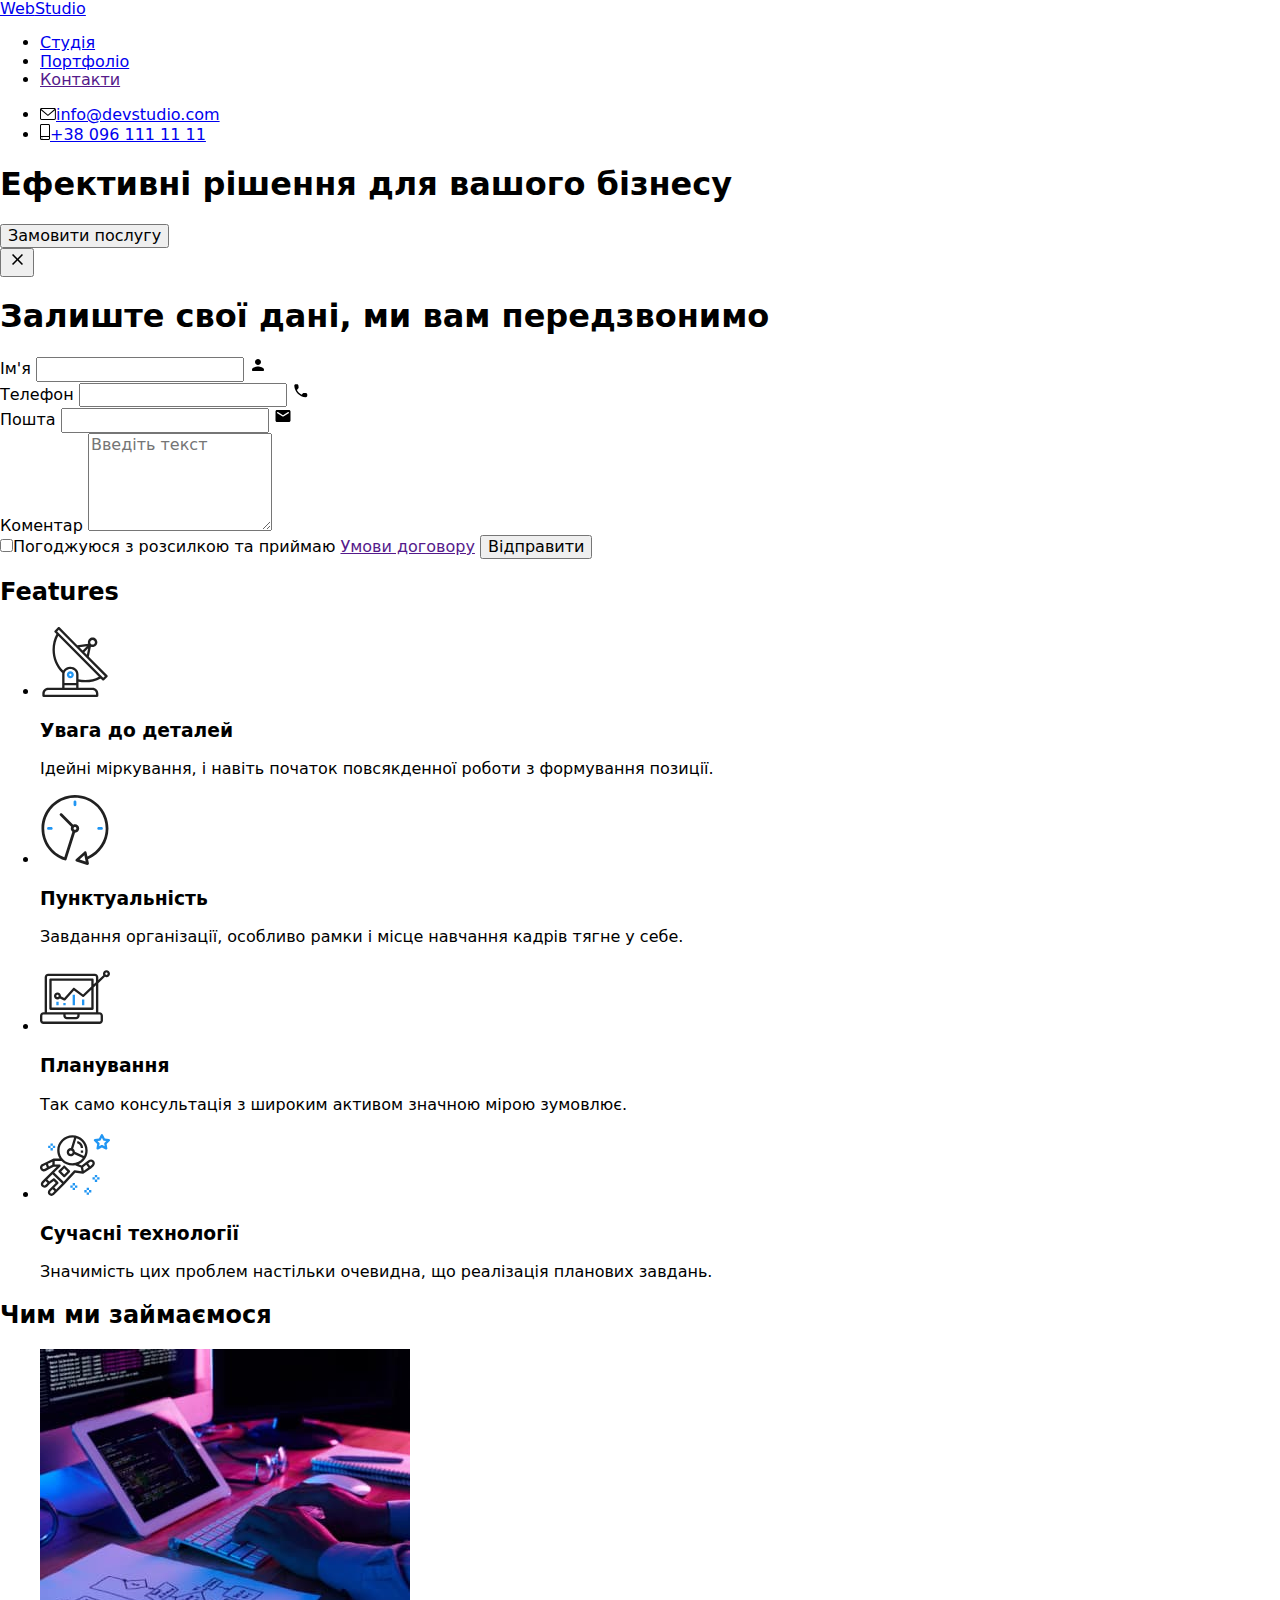
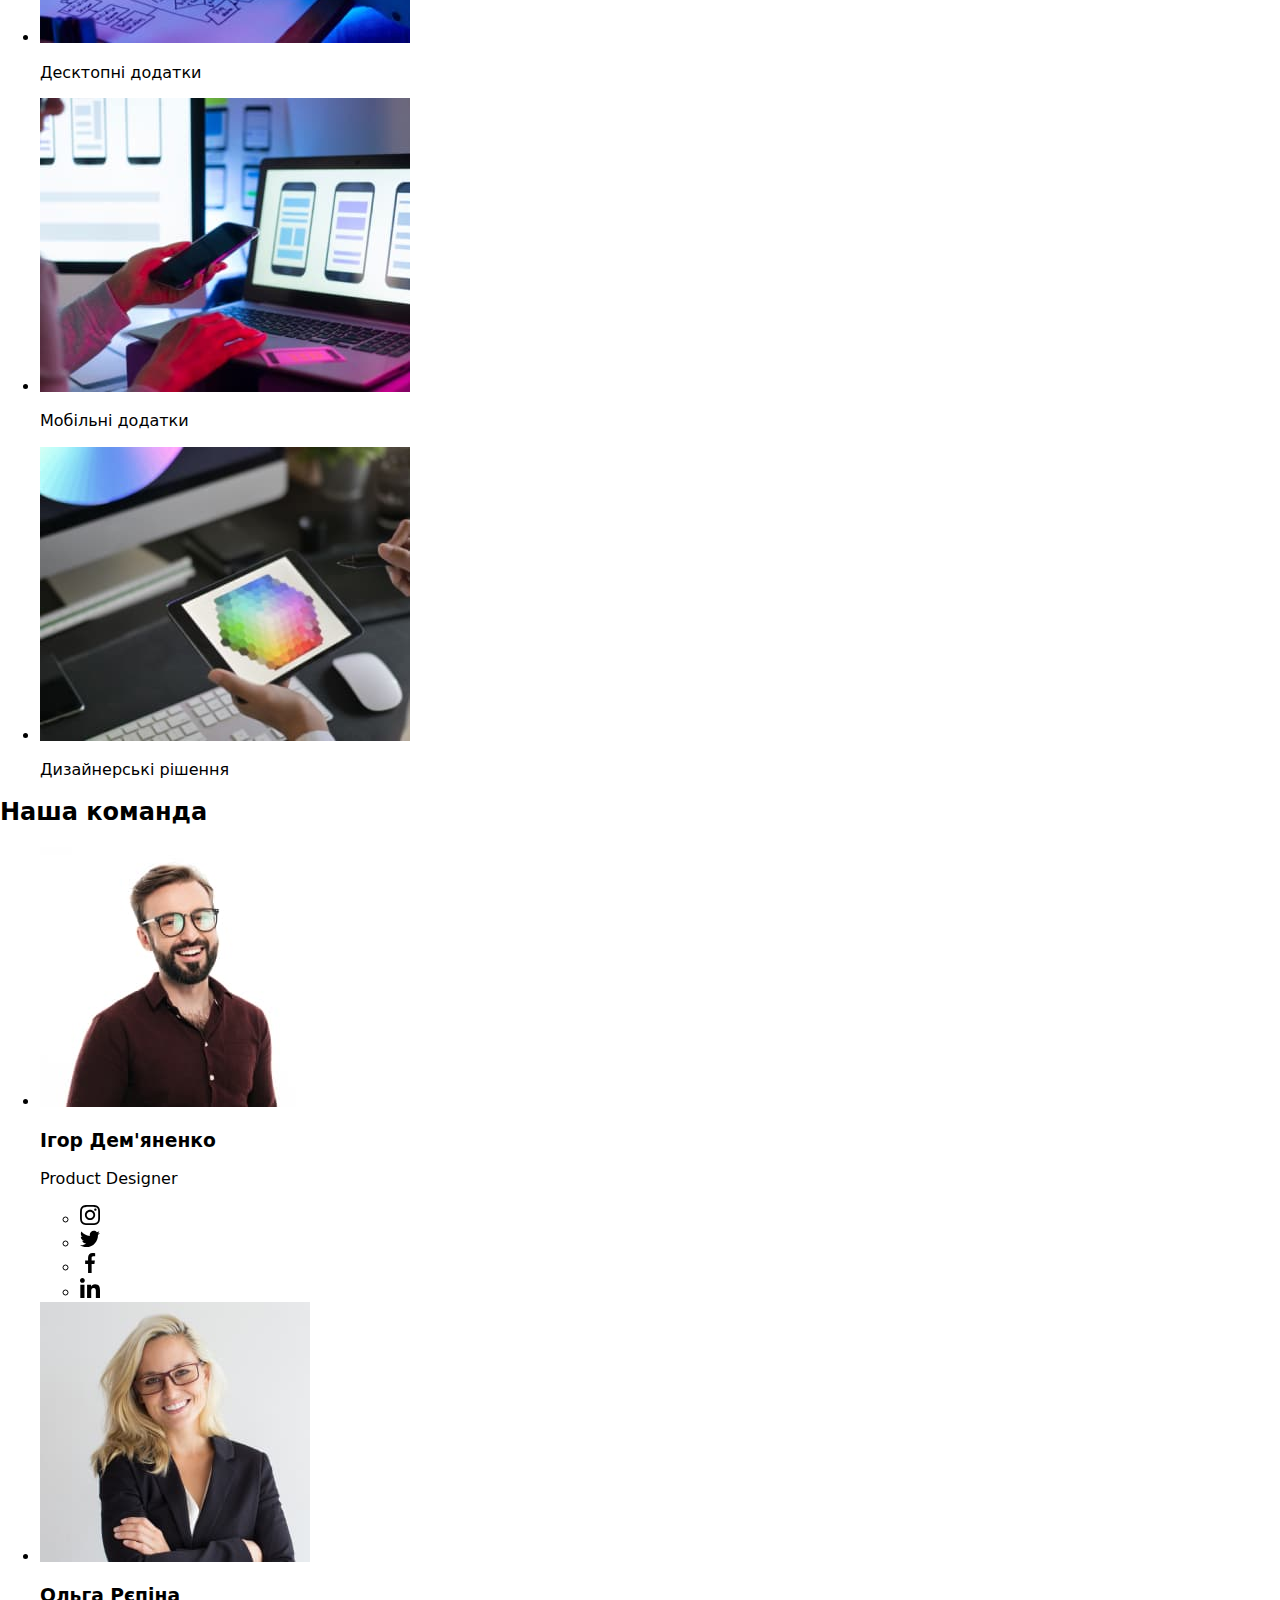
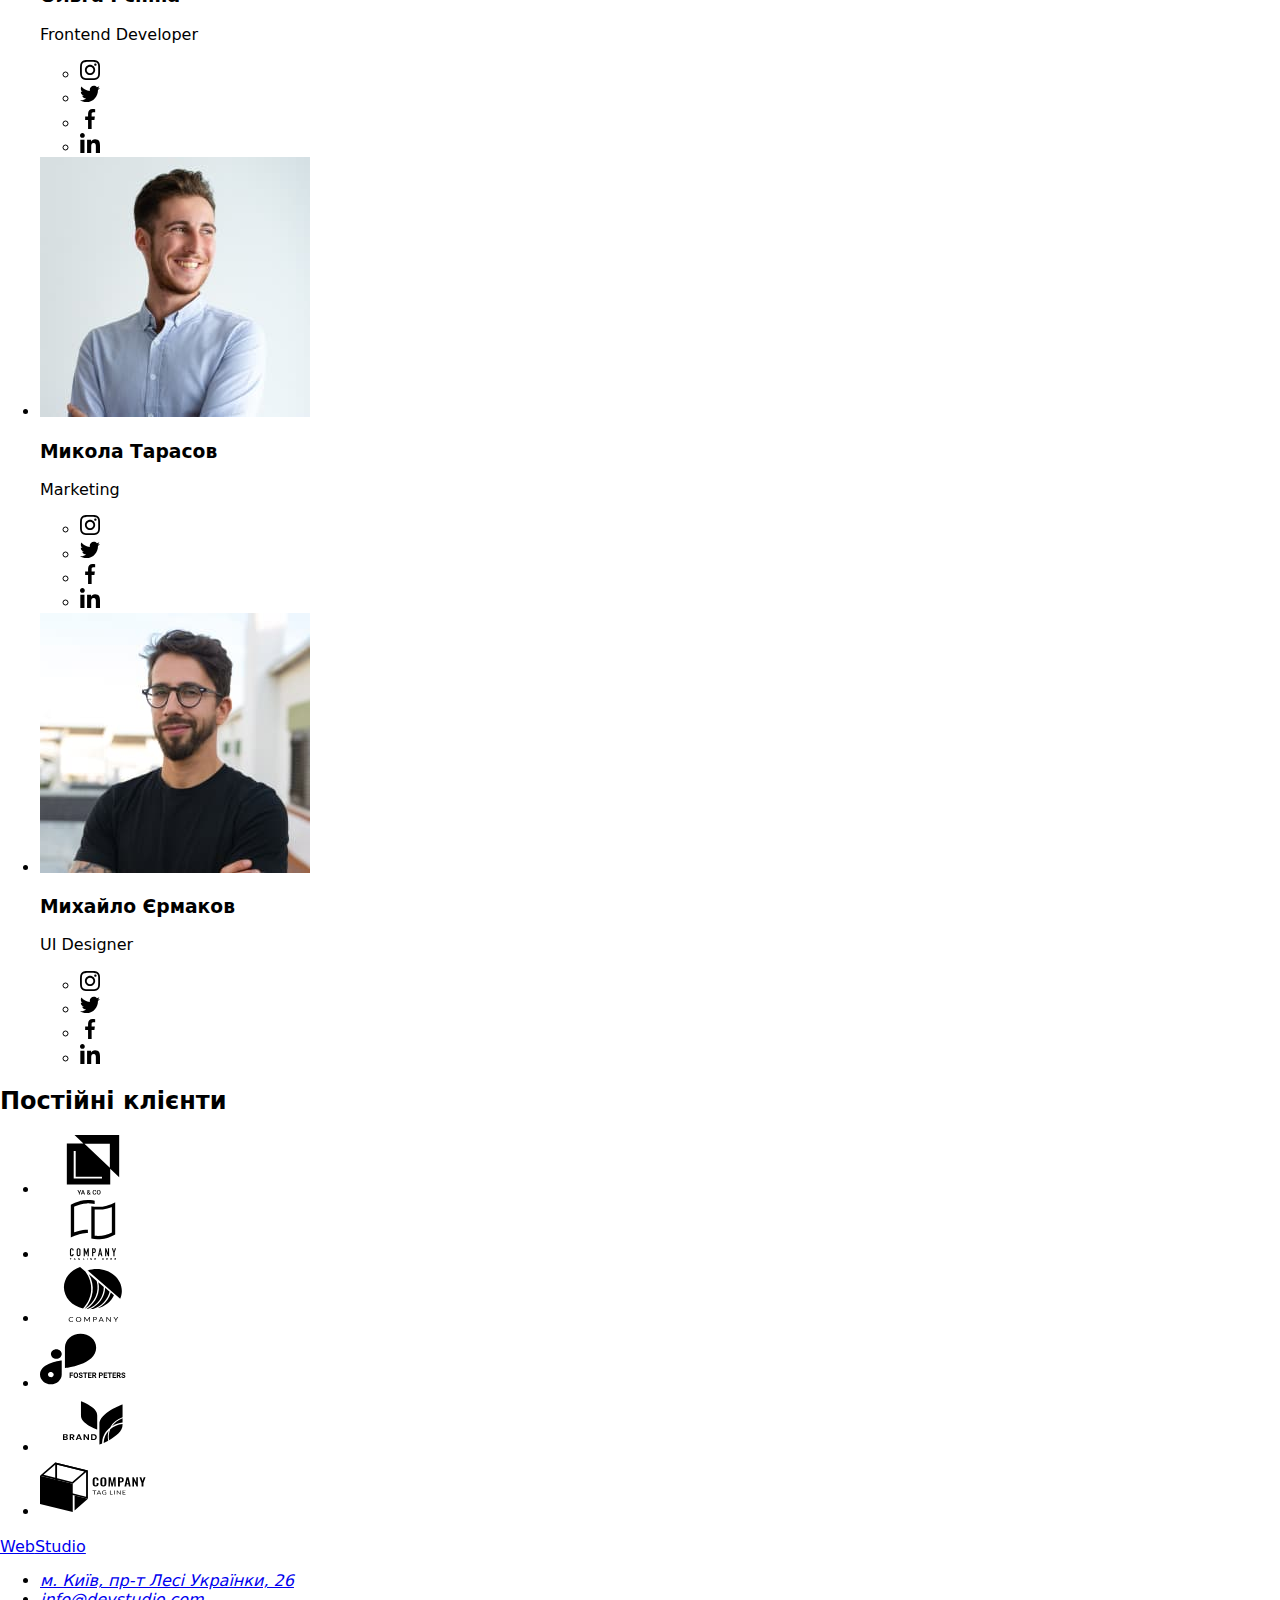
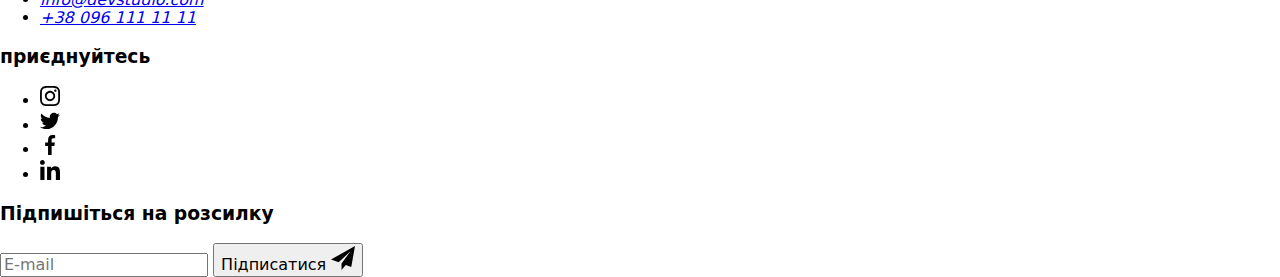
==== index.html @ 69e4c3b9 "adds html codes" ====
<!DOCTYPE html>
<html lang="uk">

<head>
  <meta charset="UTF-8" />
  <meta http-equiv="X-UA-Compatible" content="IE=edge" />
  <meta name="viewport" content="width=device-width, initial-scale=1.0" />
  <title lang="en">Web Studio (Version 2.1)</title>
  <link href="https://fonts.googleapis.com/css2?family=Raleway:wght@700&family=Roboto:wght@400;500;700;900&display=swap"
    rel="stylesheet" />
  <link rel="stylesheet"
    href="https://cdnjs.cloudflare.com/ajax/libs/modern-normalize/1.1.0/modern-normalize.min.css" />
  <link rel="stylesheet" href="css/styles.css" />
</head>

<body>
  <header class="page-header">
    <div class="container main-nav">
      <a lang="en" href="./index.html" class="logo"><span class="logo-zone">Web</span>Studio</a>
      <nav class="menu-link">
        <ul class="site-nav list">
          <li class="item">
            <a href="./index.html" class="link current">Студія</a>
          </li>
          <li class="item">
            <a href="./portfolio.html" class="link">Портфоліо</a>
          </li>
          <li class="item"><a href="" class="link">Контакти</a></li>
        </ul>
      </nav>
      <ul class="site-contacts list">
        <li class="item">
          <a href="mailto:info@devstudio.com" class="link"><svg class="icon-mail" width="16" height="12">
              <use href="./images/sprint-icons.svg#icon-icon-mail">
              </use>
            </svg>info@devstudio.com</a>
        </li>
        <li class="item">
          <a href="tel:+380961111111" class="link"><svg class="icon-phone" width="10" height="16">
              <use href="./images/sprint-icons.svg#icon-smartphone">
              </use>
            </svg>+38 096 111 11 11</a>
        </li>
      </ul>
    </div>
  </header>
  <main>
    <section class="hero">
      <div class="container">
        <h1 class="hero-title">Ефективні рішення для вашого бізнесу</h1>
        <button data-modal-open type="button" class="btn button primary">Замовити послугу</button>
        <div data-modal class="backdrop is-hidden">
          <div class="modal">
            <button data-modal-close class="btn-close">
              <svg class="icon-clsbtn" width="18" height="18">
                <use href="./images/sprint-icons.svg#icon-close-btn">
                </use>
              </svg>
            </button>
            <div class="form-feedback">
              <form class="form">
           <h1 class="modal-title">Залиште свої дані, ми вам передзвонимо</h1>
              <div class="form-field">
               <label for="name">Ім'я</label>
                <input class="form-input" type="text" name="name" placeholder=" " id="name"/>
             <svg class="icon-black" width="18" height="18">
                <use href="./images/sprint-icons.svg#icon-person-black-18dp">
                </use>
              </svg> 
              </div>
           <div class="form-field">
            <label class="form-label"  for="tel">Телефон</label>
            <input class="form-input" type="tel" name="tel" placeholder=" " id="tel"/>
           <svg class="icon-black" width="18" height="18">
              <use href="./images/sprint-icons.svg#icon-phone-black-18dp">
              </use>
            </svg>
           </div>
           <div class="form-field">
            <label for="mail">Пошта</label>
            <input class="form-input" type="email" name="mail"  placeholder=" " id="mail"/>
           <svg class="icon-black" width="18" height="18">
              <use href="./images/sprint-icons.svg#icon-email-black-18dp">
              </use>
            </svg> 
           </div>
           <div class="form-field">
            <label for="comment">Коментар</label>
            <textarea class="form-comment" type="comment" name="comment" rows="5" placeholder="Введіть текст" id="comment"/></textarea>
           </div>

            <label class="form-policy">
            <input class="input-checkbox visually-hidden" type="checkbox" name="policy"/>Погоджуюся з розсилкою та приймаю <a class="policy-link" href="">Умови договору</a>
              <span class="check-box"></span>
          </label>
         
           <button class="button primary" type="submit">Відправити</button>
         </form> 
            </div>
          </div>
        </div>

      </div>
    </section>
    <section class="section">
      <div class="container">

        <h2 class="visually-hidden">Features</h2>
        <ul class="features list">
          <li class="item">
           <div class="icon">
             <svg class="icon-antenna" width="70" height="70">
              <use href="./images/sprint-icons.svg#icon-antenna">
              </use>
            </svg>
           </div>
            <h3 class="feature-title">Увага до деталей</h3>
            <p class="feature-text">
              Ідейні міркування, і навіть початок повсякденної роботи з формування позиції.
            </p>
          </li>
          <li class="item">
            <div class="icon">
             <svg class="icon-clock" width="70" height="70">
              <use href="./images/sprint-icons.svg#icon-clock">
              </use>
            </svg>
           </div>
            <h3 class="feature-title">Пунктуальність</h3>
            <p class="feature-text">
              Завдання організації, особливо рамки і місце навчання кадрів тягне у себе.
            </p>
          </li>
          <li class="item">
           <div class="icon">
             <svg class="icon-diagram" width="70" height="70">
              <use href="./images/sprint-icons.svg#icon-diagram">
              </use>
            </svg>
           </div>
            <h3 class="feature-title">Планування</h3>
            <p class="feature-text">
              Так само консультація з широким активом значною мірою зумовлює.
            </p>
          </li>
          <li class="item">
           <div class="icon">
             <svg class="icon-astronaut" width="70" height="70">
              <use href="./images/sprint-icons.svg#icon-astronaut">
              </use>
            </svg>
           </div>
            <h3 class="feature-title">Сучасні технології</h3>
            <p class="feature-text">
              Значимість цих проблем настільки очевидна, що реалізація планових завдань.
            </p>
          </li>
        </ul>
      </div>
    </section>
    <section class="section work">
      <div class="container">
        <h2 class="work-title">Чим ми займаємося</h2>
        <ul class="work-img list">
          <li class="item overlay"><img src="./images/img.jpg" alt="продукт1" width="370" />
              <p class="bg-thumb">Десктопні додатки</p>
          </li>
          <li class="item overlay"><img src="./images/img1.jpg" alt="продукт2" width="370" />
              <p class="bg-thumb">Мобільні додатки</p>

          </li>
          <li class="item overlay"><img src="./images/img2.jpg" alt="продукт3" width="370" />
              <p class="bg-thumb">Дизайнерські рішення</p>
          </li>
        </ul>
      </div>
    </section>
    <section class="team section">
      <div class="team container">
        <h2 class="team-title">Наша команда</h2>

        <ul class="team-container list">
          <li class="team-card">
            <img src="./images/img3.jpg" alt="фото1" width="270" />
            <div class="team-content">
              <h3 class="user-img">Ігор Дем'яненко</h3>
              <p lang="en" class="job-title">Product Designer</p>
              <ul class="social list">
                <li class="social item">
                  <a class="social link" href="">
                    <svg class="icons" width="20" height="20">
                      <use href="./images/sprint-icons.svg#icon-instagram">
                      </use>
                    </svg>
                  </a>
                </li>
                <li class="social item">
                  <a class="social link" href="">
                    <svg class="icons" width="20" height="20">
                      <use href="./images/sprint-icons.svg#icon-twitter">
                      </use>
                    </svg>
                  </a>
                </li>
                <li class="social item">
                  <a class="social link" href="">
                    <svg class="icons" width="20" height="20">
                      <use href="./images/sprint-icons.svg#icon-facebook">
                      </use>
                    </svg>
                  </a>
                </li>
                <li class="social item">
                  <a class="social link" href="">
                    <svg class="icons" width="20" height="20">
                      <use href="./images/sprint-icons.svg#icon-linkedin">
                      </use>
                    </svg>
                  </a>
                </li>
              </ul>
            </div>
          </li>

          <li class="team-card">
            <img src="./images/img4.jpg" alt="фото2" width="270" />
            <div class="team-content">
              <h3 class="user-img">Ольга Рєпіна</h3>
              <p lang="en" class="job-title">Frontend Developer</p>
              <ul class="social list">
                <li class="social item">
                  <a class="social link" href="">
                    <svg class="icons" width="20" height="20">
                      <use href="./images/sprint-icons.svg#icon-instagram">
                      </use>
                    </svg>
                  </a>
                </li>
                <li class="social item">
                  <a class="social link" href="">
                    <svg class="icons" width="20" height="20">
                      <use href="./images/sprint-icons.svg#icon-twitter">
                      </use>
                    </svg>
                  </a>
                </li>
                <li class="social item">
                  <a class="social link" href="">
                    <svg class="icons" width="20" height="20">
                      <use href="./images/sprint-icons.svg#icon-facebook">
                      </use>
                    </svg>
                  </a>
                </li>
                <li class="social item">
                  <a class="social link" href="">
                    <svg class="icons" width="20" height="20">
                      <use href="./images/sprint-icons.svg#icon-linkedin">
                      </use>
                    </svg>
                  </a>
                </li>
              </ul>
            </div>
          </li>

          <li class="team-card">
            <img src="./images/img5.jpg" alt="фото3" width="270" />
            <div class="team-content">
              <h3 class="user-img">Микола Тарасов</h3>
              <p lang="en" class="job-title">Marketing</p>
              <ul class="social list">
                <li class="social item">
                  <a class="social link" href="">
                    <svg class="icons" width="20" height="20">
                      <use href="./images/sprint-icons.svg#icon-instagram">
                      </use>
                    </svg>
                  </a>
                </li>
                <li class="social item">
                  <a class="social link" href="">
                    <svg class="icons" width="20" height="20">
                      <use href="./images/sprint-icons.svg#icon-twitter">
                      </use>
                    </svg>
                  </a>
                </li>
                <li class="social item">
                  <a class="social link" href="">
                    <svg class="icons" width="20" height="20">
                      <use href="./images/sprint-icons.svg#icon-facebook">
                      </use>
                    </svg>
                  </a>
                </li>
                <li class="social item">
                  <a class="social link" href="">
                    <svg class="icons" width="20" height="20">
                      <use href="./images/sprint-icons.svg#icon-linkedin">
                      </use>
                    </svg>
                  </a>
                </li>
              </ul>
            </div>
          </li>

          <li class="team-card">
            <img src="./images/img6.jpg" alt="фото4" width="270" />
            <div class="team-content">
              <h3 class="user-img">Михайло Єрмаков</h3>
              <p lang="en" class="job-title">UI Designer</p>
              <ul class="social list">
                <li class="social item">
                  <a class="social link" href="">
                    <svg class="icons bg letter" width="20" height="20">
                      <use href="./images/sprint-icons.svg#icon-instagram">
                      </use>
                    </svg>
                  </a>
                </li>
                <li class="social item">
                  <a class="social link" href="">
                    <svg class="icons" width="20" height="20">
                      <use href="./images/sprint-icons.svg#icon-twitter">
                      </use>
                    </svg>
                  </a>
                </li>
                <li class="social item">
                  <a class="social link" href="">
                    <svg class="icons" width="20" height="20">
                      <use href="./images/sprint-icons.svg#icon-facebook">
                      </use>
                    </svg>
                  </a>
                </li>
                <li class="social item">
                  <a class="social link" href="">
                    <svg class="icons" width="20" height="20">
                      <use href="./images/sprint-icons.svg#icon-linkedin">
                      </use>
                    </svg>
                  </a>
                </li>
              </ul>
            </div>
          </li>
        </ul>
      </div>
    </section>

    <section class="section">
      <div class="team container">
        <h2 class="team-title">Постійні клієнти</h2>
        <ul class="clients list">
          <li class="item">
            <a class="client link" href="">
              <svg width="106" height="60" class="icon-client">
                <use href="./images/sprint-icons.svg#icon-logo1">
                </use>
              </svg>
            </a>
          </li>
          <li class="item">
            <a class="client link" href="">
              <svg width="106" height="60" class="icon-client">
                <use href="./images/sprint-icons.svg#icon-logo2">
                </use>
              </svg>
            </a>
          </li>
          </li>
          <li class="item">
            <a class="client link" href="">
              <svg width="106" height="60" class="icon-client">
                <use href="./images/sprint-icons.svg#icon-logo3">
                </use>
              </svg>
            </a>
          </li>
          </li>
          <li class="item">
            <a class="client link" href="">
              <svg width="106" height="60" class="icon-client">
                <use href="./images/sprint-icons.svg#icon-logo4">
                </use>
              </svg>
            </a>
          </li>
          </li>
          <li class="item">
            <a class="client link" href="">
              <svg width="106" height="60" class="icon-client">
                <use href="./images/sprint-icons.svg#icon-logo5">
                </use>
              </svg>
            </a>
          </li>
          </li>
          <li class="item">
            <a class="client link" href="">
              <svg width="106" height="60" class="icon-client">
                <use href="./images/sprint-icons.svg#icon-logo6">
                </use>
              </svg>
            </a>
          </li>
        </ul>
      </div>
    </section>
  </main>
  <footer class="footer">
    <div class="container">
      <div class="address-data">
            <a lang="en" href="./index.html" class="logo"><span class="logo-zone">Web</span>Studio</a>
      <address>
        <ul class="site-contact link list">
          <li class="contact-link list">
            <a href="https://g.page/ak-lesi?share" target="_blank" rel="noopener noreferrer nofollow"
              class="link-address link">
              м. Київ, пр-т Лесі Українки, 26</a>
          </li>
          <li class="contact-link">
            <a href="mailto:info@devstudio.com" class="link-contact link">info@devstudio.com</a>
          </li>
          <li class="link">
            <a href="tel:+380961111111" class="link-contact link">+38 096 111 11 11</a>
          </li>
        </ul>
      </address>
      </div>
          <div class="links">
      <h3 class="links-title">приєднуйтесь</h3>
      <ul class="social list">
        <li class="social item">
          <a class="social link" href="">
            <svg class="icons" width="20" height="20">
              <use href="./images/sprint-icons.svg#icon-instagram">
              </use>
            </svg>
          </a>
        </li>
        <li class="social item">
          <a class="social link" href="">
            <svg class="icons" width="20" height="20">
              <use href="./images/sprint-icons.svg#icon-twitter">
              </use>
            </svg>
          </a>
        </li>
        <li class="social item">
          <a class="social link" href="">
            <svg class="icons" width="20" height="20">
              <use href="./images/sprint-icons.svg#icon-facebook">
              </use>
            </svg>
          </a>
        </li>
        <li class="social item">
          <a class="social link" href="">
            <svg class="icons" width="20" height="20">
              <use href="./images/sprint-icons.svg#icon-linkedin">
              </use>
            </svg>
          </a>
        </li>
      </ul>
    </div>
    <div class="subscribe-menu">
      <h3 class="subscribe-title">Підпишіться на розсилку</h3>
      <form class="subscribe">
        <lable>
          <input class="subscribe-email" type="text" name="email" placeholder="E-mail"/>
        </lable>

          <button class="button primary btn subscribe" type="submit">Підписатися <svg class="icon-send" width="24" height="24">
            <use  href="./images/sprint-icons.svg#icon-send">
            </use>
            </svg>
          </button>
      </form>
    </div>
    </div>

  </footer>
  <script src="./js/modal.js"></script>
</body>

</html>
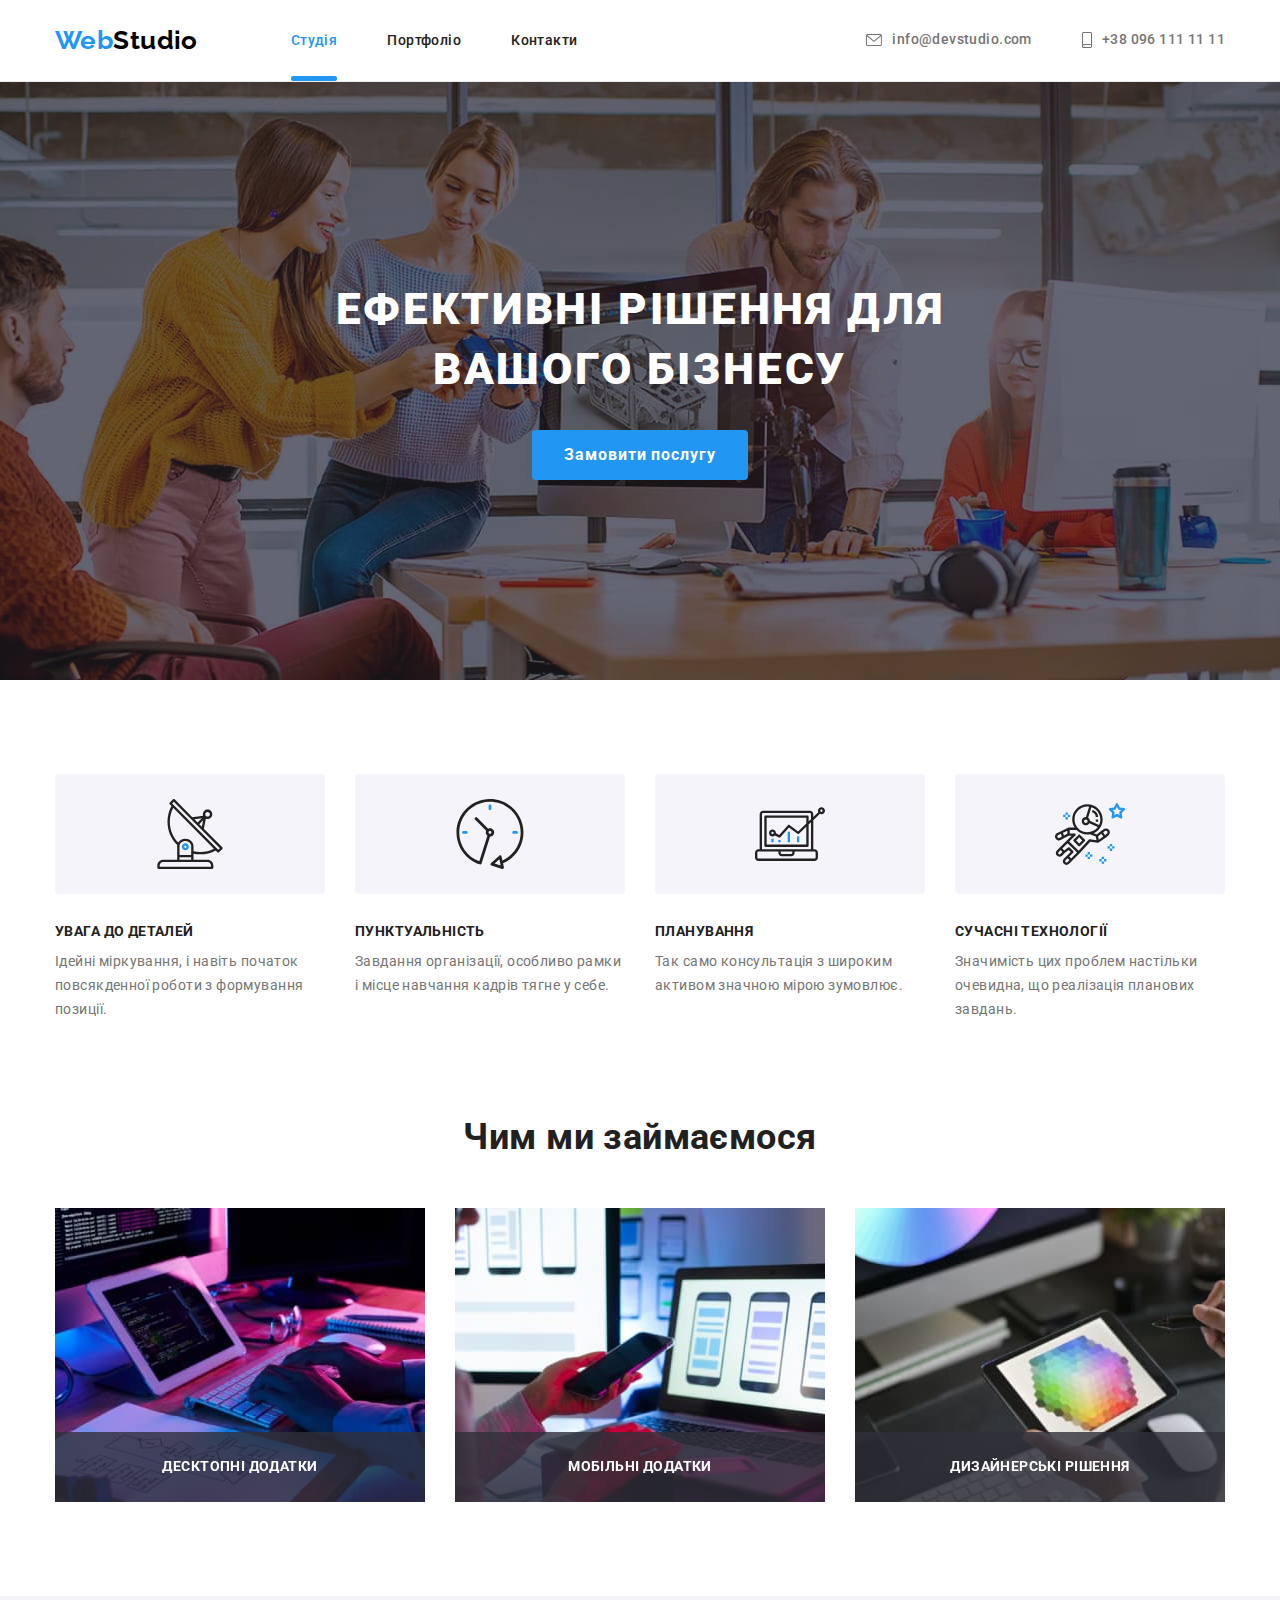
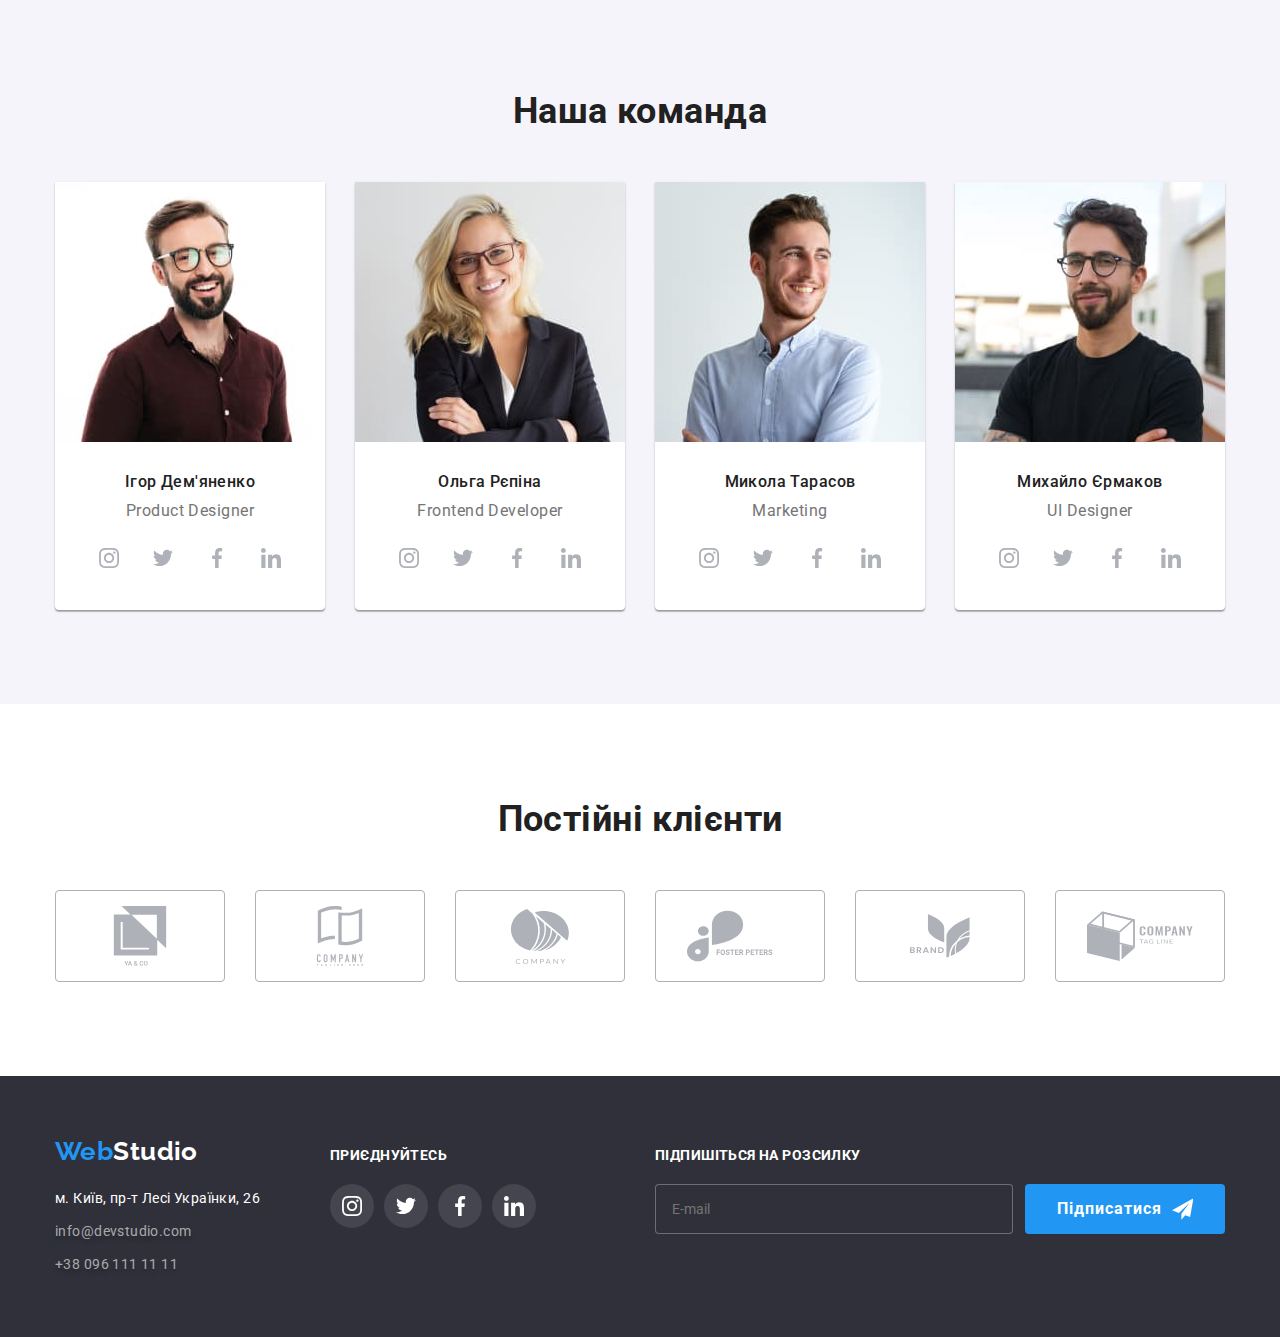
==== commit f753900e: "adds html codes according to the 6th hw" ====
--- a/index.html
+++ b/index.html
@@ -62,7 +62,7 @@
            <h1 class="modal-title">Залиште свої дані, ми вам передзвонимо</h1>
               <div class="form-field">
                <label for="name">Ім'я</label>
-                <input class="form-input" type="text" name="name" placeholder=" " id="name"/>
+                <input class="form-input" type="text" name="name" id="name"/>
              <svg class="icon-black" width="18" height="18">
                 <use href="./images/sprint-icons.svg#icon-person-black-18dp">
                 </use>
@@ -70,7 +70,7 @@
               </div>
            <div class="form-field">
             <label class="form-label"  for="tel">Телефон</label>
-            <input class="form-input" type="tel" name="tel" placeholder=" " id="tel"/>
+            <input class="form-input" type="tel" name="tel" id="tel"/>
            <svg class="icon-black" width="18" height="18">
               <use href="./images/sprint-icons.svg#icon-phone-black-18dp">
               </use>
@@ -78,7 +78,7 @@
            </div>
            <div class="form-field">
             <label for="mail">Пошта</label>
-            <input class="form-input" type="email" name="mail"  placeholder=" " id="mail"/>
+            <input class="form-input" type="email" name="mail" id="mail"/>
            <svg class="icon-black" width="18" height="18">
               <use href="./images/sprint-icons.svg#icon-email-black-18dp">
               </use>
@@ -90,8 +90,9 @@
            </div>
 
             <label class="form-policy">
-            <input class="input-checkbox visually-hidden" type="checkbox" name="policy"/>Погоджуюся з розсилкою та приймаю <a class="policy-link" href="">Умови договору</a>
+            <input class="check-input visually-hidden" type="checkbox" name="policy"/>
               <span class="check-box"></span>
+              Погоджуюся з розсилкою та приймаю <a class="policy-link" href="">Умови договору</a>
           </label>
          
            <button class="button primary" type="submit">Відправити</button>
@@ -104,7 +105,6 @@
     </section>
     <section class="section">
       <div class="container">
-
         <h2 class="visually-hidden">Features</h2>
         <ul class="features list">
           <li class="item">
--- a/css/styles.css
+++ b/css/styles.css
@@ -0,0 +1,898 @@
+:root {
+  --main-color: #212121;
+  --secondary-text-color: #757575;
+  --accent-color: #2196f3;
+  --background-color: #f5f5f5;
+  --secondary-background-color: #2f303a;
+  --additional-background-color: #f5f4fa;
+  --primary-white-color: #ffffff;
+  --button-pressing-color: #188ce8;
+  --primary-black-color: #000000;
+  --main-font: Roboto, sans-serif;
+  --card-set-gap: 30px;
+  --card-shadow: 0px 1px 3px rgba(0, 0, 0, 0.12),
+    0px 1px 1px rgba(0, 0, 0, 0.14), 0px 2px 1px rgba(0, 0, 0, 0.2);
+}
+
+body {
+  background-color: var(--primary-white-color);
+  color: var(--main-color);
+  font-family: Roboto, sans-serif;
+  font-size: 14px;
+  letter-spacing: 0.03em;
+  padding-top: 80px;
+}
+
+.visually-hidden {
+  position: absolute;
+  width: 1px;
+  height: 1px;
+  margin: -1px;
+  border: 0;
+  padding: 0;
+
+  white-space: nowrap;
+  clip-path: inset(100%);
+  clip: rect(0 0 0 0);
+  overflow: hidden;
+}
+
+h1,
+h2,
+h3,
+h4,
+h5,
+h6,
+p {
+  margin: 0;
+}
+
+img {
+  display: block;
+  max-width: 100%;
+  height: auto;
+}
+address {
+  font-style: normal;
+}
+button {
+  display: block;
+  margin: 0 auto;
+  cursor: pointer;
+  border: none;
+  border-radius: 4px;
+
+  font-size: 16px;
+  letter-spacing: 0.06em;
+
+}
+ textarea {
+  resize: none;
+   position: relative;
+   padding: 12px 16px;
+   font-family: inherit;
+   font-size: inherit;
+   border: 1px solid rgba(33, 33, 33, 0.2);
+   border-radius: 4px;
+    cursor: pointer;
+ }
+
+label {
+  position: relative;
+  display: inline-block;
+  margin-bottom: 4px;
+  color: var(--secondary-text-color);
+
+}
+
+.container {
+  margin-left: auto;
+  margin-right: auto;
+  width: 1200px;
+  padding: 0 15px;
+}
+
+.section {
+  padding-top: 94px;
+  padding-bottom: 94px;
+}
+
+.list {
+  list-style: none;
+  padding-left: 0;
+  margin: 0;
+}
+
+.link {
+  text-decoration: none;
+  color: inherit;
+}
+.page-header {
+  position: fixed;
+  top: 0;
+  left: 0;
+  width: 100%;
+  min-height: 80px;
+  background-color: var(--primary-white-color);
+  border: 1px solid #ececec;
+  border-top: transparent;
+  border-left: transparent;
+  border-right: transparent;
+  z-index: 1;
+}
+
+.main-nav {
+  display: flex;
+  align-items: center;
+}
+
+/* Logo */
+
+.logo {
+  display: block;
+  padding-top: 24px;
+  padding-bottom: 25px;
+
+  color: var(--primary-black-color);
+  font-family: Raleway, sans-serif;
+  font-weight: 700;
+  font-size: 26px;
+  line-height: 1.19;
+  text-decoration: none;
+}
+
+.logo-zone {
+  color: var(--accent-color);
+}
+
+/* site nav */
+.menu-link {
+  margin-left: 93px;
+}
+
+.site-nav {
+  display: flex;
+}
+.site-nav .item {
+  padding: 32px 0;
+  position: relative;
+}
+.site-nav .item:not(:last-child) {
+  margin-right: 50px;
+}
+
+.site-nav .link.current {
+  color: var(--accent-color);
+}
+
+.site-nav .link {
+  color: var(--main-color);
+  font-weight: 500;
+  line-height: 1.14;
+
+  transition: color 250ms cubic-bezier(0.4, 0, 0.2, 1);
+}
+
+.site-nav .link:hover,
+.site-nav .link:focus {
+  color: var(--accent-color);
+}
+
+.site-nav .link.current::after {
+  content: "";
+
+  position: absolute;
+  left: 0;
+  bottom: 0;
+
+  display: block;
+  width: 100%;
+  height: 5px;
+  background-color: var(--accent-color);
+  border-radius: 2px;
+
+  opacity: 1;
+}
+
+.site-contacts {
+  display: flex;
+  margin-left: auto;
+}
+
+.site-contacts .item + .item {
+  margin-left: 50px;
+}
+
+.site-contacts .link {
+  display: inline-flex;
+  align-items: center;
+  text-align: center;
+  padding-top: 32px;
+  padding-bottom: 32px;
+
+  color: var(--secondary-text-color);
+  font-weight: 500;
+  line-height: 1.14;
+
+  transition: color 250ms cubic-bezier(0.4, 0, 0.2, 1);
+}
+.icon-mail,
+.icon-phone {
+  margin-right: 10px;
+  fill: currentColor;
+}
+
+.site-contacts .link:hover,
+.site-contacts .link:focus {
+  color: var(--accent-color);
+
+}
+
+/* hero  */
+
+.hero {
+  background-color: var(--secondary-background-color);
+  text-align: center;
+  padding: 200px 0;
+  margin-right: auto;
+  margin-left: auto;
+  height: 600px;
+  max-width: 1600px;
+  background-image: linear-gradient(
+      to right,
+      rgba(47, 48, 58, 0.4),
+      rgba(47, 48, 58, 0.4)
+    ),
+    url(../images/hero.jpg);
+  background-size: cover;
+  background-position: center;
+  background-repeat: no-repeat;
+}
+
+.hero-title {
+  color: var(--primary-white-color);
+  font-weight: 900;
+  font-size: 44px;
+  line-height: 1.36;
+  letter-spacing: 0.06em;
+
+  text-transform: uppercase;
+  width: 696px;
+  margin: 0 auto;
+  margin-bottom: 30px;
+}
+
+.backdrop {
+  position: fixed;
+  top: 0;
+  left: 0;
+
+  width: 100%;
+  height: 100%;
+
+  background-color: rgba(0, 0, 0, 0.2);
+  transition: opacity 250ms cubic-bezier(0.4, 0, 0.2, 1);
+}
+.backdrop.is-hidden {
+  opacity: 0;
+  pointer-events: none;
+}
+
+.form-field {
+  display: flex;
+  flex-direction: column;
+  text-align: start;
+  margin-bottom: 10px;
+  position: relative;
+}
+
+.icon-black {
+  position: absolute;
+  top: 11px;
+  left: 12px;
+
+  transform: translateY( 100%);
+  display: inline-block;
+  fill: currentColor;
+
+}
+
+.form-input {
+  position: relative;
+  padding: 12px;
+  padding-left: 42px;
+  font-family: inherit;
+  font-size: inherit;
+  border: 1px solid rgba(33, 33, 33, 0.2);
+  border-radius: 4px;
+  margin: 0;
+  cursor: pointer;
+}
+/* 
+.icon-black:hover,
+.icon-black:focus{
+  fill: var(--accent-color);
+} */
+
+.form-input:hover + .icon-black,
+.form-input:focus + .icon-black {
+  fill: var(--accent-color);
+}
+
+.form-input:hover {
+  border-color: var(--accent-color);
+}
+.form-comment:hover {
+  border-color: var(--accent-color);
+}
+
+/* .form-field:hover > .icon-black,
+.form-field:focus-within>.icon-black {
+  fill: var(--accent-color);
+  border-color: var(--accent-color);
+} */
+
+.policy-link {
+  color: var(--accent-color);
+}
+.form-field textarea::placeholder{
+  color: rgba(117, 117, 117, 0.5);
+}
+
+.form-policy {
+display: flex;
+/* justify-content: center; */
+margin-top: 20px;
+margin-bottom: 30px;
+padding-left: 36px;
+}
+
+/* .form-policy input[type="checkbox"]{
+  margin-right: 9px;
+} */
+/* 
+
+/* .form-policy::after {
+  content: "";
+  display: inline-block;
+  width: 15px;
+  height: 15px;
+  background-color: red;
+
+} */
+
+.check-box{
+  position: absolute;
+  width: 16px;
+  height: 15px;
+  display: inline-block;
+
+  /* background-image: url("./images/svg/icon-check.svg"); */
+  background-color: red;
+  margin-left: -27px;
+
+  border: 1px solid var(--primary-black-color);
+  border-radius: 2px;
+}
+
+.input-checkbox:checked + .check-box{
+  background-color: green;
+}
+
+/* .checkbox:checked + .form-policy::after {
+  background-color: var(--accent-color);
+} */
+
+.modal {
+  position: absolute;
+  top: 50%;
+  left: 50%;
+  transform: translate(-50%, -50%);
+
+  min-width: 528px;
+  min-height: 581px;
+  padding: 40px;
+
+  background-color: var(--primary-white-color);
+}
+
+.btn-close {
+  position: absolute;
+  top: 8px;
+  right: 8px;
+
+  width: 30px;
+  height: 30px;
+  padding: 0;
+  display: inline-flex;
+  text-align: center;
+  justify-content: center;
+  align-items: center;
+
+  color: var(--primary-black-color);
+  background-color: var(--primary-white-color);
+  border: 1px solid rgba(0, 0, 0, 0.1);
+  border-radius: 50%;
+
+  transition: color 250ms cubic-bezier(0.4, 0, 0.2, 1);
+}
+.icon-clsbtn {
+  fill: currentColor;
+  /* content: ""; */
+}
+
+.btn-close:hover,
+.btn-close:focus {
+  color: var(--accent-color);
+}
+
+.modal-title {
+font-style: normal;
+font-weight: 700;
+font-size: 20px;
+line-height: 1.15;
+text-align: center;
+letter-spacing: 0.03em;
+  
+color: #212121;
+
+margin-bottom: 30px;
+}
+
+/* button */
+
+.button.primary {
+  color: var(--primary-white-color);
+  background-color: var(--accent-color);
+  font-weight: 700;
+  line-height: 1.88;
+  padding: 10px 32px;
+
+transition: color 250ms cubic-bezier(0.4, 0, 0.2, 1),
+    background-color 250ms cubic-bezier(0.4, 0, 0.2, 1);
+}
+
+.button.secondary {
+  padding: 6px 22px;
+
+  background-color: var(--additional-background-color);
+  font-weight: 500;
+  letter-spacing: 0.03em;
+  line-height: 1.62;
+
+  transition: color 250ms cubic-bezier(0.4, 0, 0.2, 1),
+    background-color 250ms cubic-bezier(0.4, 0, 0.2, 1),
+    box-shadow 250ms cubic-bezier(0.4, 0, 0.2, 1);
+}
+
+.button.primary:hover,
+.button.primary:focus {
+  color: var(--primary-white-color);
+  background-color: var(--button-pressing-color);
+
+}
+
+.button.secondary:hover,
+.button.secondary:focus {
+  color: var(--primary-white-color);
+  background-color: var(--accent-color);
+  box-shadow: 0px 3px 1px rgba(0, 0, 0, 0.1), 0px 1px 2px rgba(0, 0, 0, 0.08),
+    0px 2px 2px rgba(0, 0, 0, 0.12);
+}
+
+.features {
+  display: flex;
+}
+
+.features .item {
+  margin-right: 30px;
+}
+
+.icon {
+  content: "";
+  display: inline-flex;
+  width: 270px;
+  height: 120px;
+  background-color: var(--additional-background-color);
+  border-radius: 4px;
+  align-items: center;
+  justify-content: center;
+  text-align: center;
+  margin-bottom: 30px;
+  fill: currentColor;
+}
+
+.feature-title {
+  margin-bottom: 10px;
+  font-weight: 700;
+  font-size: 14px;
+  line-height: 1.14;
+
+  text-transform: uppercase;
+}
+
+.feature-text {
+  color: var(--secondary-text-color);
+  font-weight: 400;
+  line-height: 1.71;
+}
+
+/* work */
+.section.work {
+  padding-top: 0;
+}
+
+.work-img {
+  display: flex;
+}
+.work-img .item {
+  margin-right: 30px;
+}
+.work-img .item:nth-child(3n) {
+  margin-right: 0;
+}
+
+.work-title,
+.team-title {
+  margin-top: 0;
+  margin-bottom: 50px;
+  font-weight: 700;
+  font-size: 36px;
+  line-height: 1.17;
+
+  text-align: center;
+}
+
+.overlay {
+  position: relative;
+}
+
+.bg-thumb {
+  display: flex;
+  position: absolute;
+  bottom: 0;
+  width: 100%;
+  height: 70px;
+  color: var(--primary-white-color);
+  background-color: rgba(47, 48, 58, 0.8);
+  font-weight: 700;
+  line-height: 1.14;
+  text-transform: uppercase;
+  justify-content: center;
+  align-items: center;
+}
+
+/* team */
+
+.team.section {
+  background-color: var(--additional-background-color);
+}
+
+.team-container {
+  display: flex;
+  list-style: none;
+}
+
+.user-img {
+  margin-bottom: 10px;
+  font-weight: 500;
+  font-size: 16px;
+  line-height: 1.19;
+
+  text-align: center;
+}
+.job-title {
+  margin-top: 0;
+  margin-bottom: 16px;
+  color: var(--secondary-text-color);
+  font-weight: 400;
+  font-size: 16px;
+  line-height: 1.19;
+  letter-spacing: 0.03em;
+
+  text-align: center;
+}
+
+.team-card {
+  margin-right: 30px;
+  background: var(--primary-white-color);
+
+  box-shadow: var(--card-shadow);
+  border-radius: 0px 0px 4px 4px;
+}
+
+.team-card:nth-child(4n) {
+  margin-right: 0;
+}
+.team-content {
+  padding: 30px 0;
+}
+
+.card-content {
+  padding: 15px;
+}
+
+.card-text {
+  margin-top: 10px;
+}
+
+.social.list {
+  display: flex;
+  text-align: center;
+  justify-content: center;
+  align-items: center;
+}
+
+.social .link {
+  display: inline-flex;
+  color: #afb1b8;
+  background-color: rgba(255, 255, 255, 0.1);
+  width: 44px;
+  height: 44px;
+  border-radius: 50%;
+  text-align: center;
+  justify-content: center;
+  align-items: center;
+
+  transition: color 250ms cubic-bezier(0.4, 0, 0.2, 1),
+     background-color 250ms cubic-bezier(0.4, 0, 0.2, 1);
+}
+.social .item {
+  margin-right: 10px;
+}
+
+.social .item:last-child {
+  margin-right: 0;
+}
+
+.social .link:hover,
+.social .link:focus {
+  color: var(--primary-white-color);
+  background-color: var(--accent-color);
+
+}
+.icons {
+  fill: currentColor;
+}
+
+/* our clients */
+
+.clients {
+  display: flex;
+}
+
+.clients .link {
+  display: flex;
+  width: 170px;
+  height: 92px;
+  color: #afb1b8;
+  border: 1px solid rgba(175, 177, 184, 1);
+  border-radius: 4px;
+  text-align: center;
+  justify-content: center;
+  align-items: center;
+
+  transition: border-color 250ms cubic-bezier(0.4, 0, 0.2, 1),
+    color 250ms cubic-bezier(0.4, 0, 0.2, 1);
+}
+
+.clients .item {
+  margin-right: 30px;
+}
+.clients .item:nth-child(6n) {
+  margin-right: 0;
+}
+
+.icon-client {
+  fill: currentColor;
+}
+
+.clients .link:hover,
+.clients .link:focus {
+  color: var(--accent-color);
+  border-color: var(--accent-color);
+}
+
+/* footer */
+
+.footer {
+  background-color: var(--secondary-background-color);
+  padding: 60px 0;
+}
+
+.footer .container {
+  display: flex;
+  align-items: baseline;
+  margin: auto;
+
+}
+.address-data {
+  margin-right: 70px;
+}
+
+.footer .logo {
+  padding: 0;
+  margin-bottom: 20px;
+
+  color: var(--primary-white-color);
+  font-weight: 700;
+  font-size: 26px;
+  line-height: 1.19;
+}
+
+.footer .logo-zone {
+  color: var(--accent-color);
+}
+
+.contact-link {
+  margin-bottom: 9px;
+}
+
+.site-contact .link-address {
+  color: var(--primary-white-color);
+  line-height: 1.71;
+  font-style: normal;
+  font-weight: 400;
+  transition: color 250ms cubic-bezier(0.4, 0, 0.2, 1);
+}
+
+.link-contact {
+  color: rgba(255, 255, 255, 0.6);
+  font-style: normal;
+  font-weight: 400;
+  line-height: 1.71;
+  text-shadow: 0px 4px 4px rgba(0, 0, 0, 0.25);
+  transition: color 250ms cubic-bezier(0.4, 0, 0.2, 1);
+}
+
+.site-contact .link:hover,
+.site-contact .link:focus {
+  color: var(--accent-color);
+}
+
+.links-title, 
+.subscribe-title {
+  color: var(--primary-white-color);
+  font-weight: 700;
+  font-size: 14px;
+  line-height: 1.14;
+  letter-spacing: 0.03em;
+  text-transform: uppercase;
+  margin-bottom: 20px;
+}
+.footer .icons {
+  fill: var(--primary-white-color); 
+}
+
+.subscribe-menu {
+  margin-left: auto;
+
+}
+
+.subscribe {
+display: flex;
+}
+
+.subscribe-email {
+  width: 358px;
+  height: 50px;
+  background-color: #2F303A;
+  border: 1px solid rgba(255, 255, 255, 0.3);
+  /* filter: drop-shadow(0px 4px 4px rgba(0, 0, 0, 0.15)); */
+  border-radius: 4px;
+  padding: 15px 16px;
+}
+.button.subscribe {
+  width: 200px;
+  height: 50px;
+  content: "";
+  color: var(--primary-white-color);
+  display: flex;
+  text-align: center;
+  justify-content: center;
+  align-items: center;
+  margin-left: 12px;
+  /* padding: 10px 28px; */
+  font-family: inherit;
+  letter-spacing: 0.06em;
+
+}
+
+.icon-send {
+  margin-left: 10px;
+  fill: currentColor;
+}
+/* Portfilio */
+
+.filters {
+  display: flex;
+  justify-content: center;
+  margin-bottom: 50px;
+}
+
+.filters .item {
+  margin-right: 8px;
+}
+
+.filters .item:last-child {
+  margin-right: 0;
+}
+.portfolio-wrap {
+  padding: 20px 24px;
+  border: 1px solid #eeeeee;
+  border-top: none;
+}
+.portfolio-element .title {
+  margin-right: 0;
+  font-weight: 700;
+  font-size: 18px;
+  line-height: 2;
+  letter-spacing: 0.06em;
+}
+
+.portfolio-element .content {
+  margin-top: 4px;
+  color: var(--secondary-text-color);
+  font-size: 16px;
+  line-height: 1.88;
+  letter-spacing: 0.03em;
+}
+.portfolio-link {
+  display: block;
+  transition: box-shadow 250ms cubic-bezier(0.4, 0, 0.2, 1);
+}
+.portfolio-link:hover,
+.portfolio-link:focus {
+  box-shadow: 0px 1px 1px rgba(0, 0, 0, 0.12), 0px 4px 4px rgba(0, 0, 0, 0.06),
+    1px 4px 6px rgba(0, 0, 0, 0.16);
+}
+
+.portfolio {
+  display: flex;
+  flex-wrap: wrap;
+
+  margin-left: calc(-1 * var(--card-set-gap));
+  margin-top: calc(-1 * var(--card-set-gap));
+}
+
+.portfolio > .portfolio-element {
+  flex-basis: calc(100% / 3 - var(--card-set-gap));
+  margin-left: var(--card-set-gap);
+  margin-top: var(--card-set-gap);
+}
+
+.portfolio-element:nth-child(3n) {
+  margin-right: 0;
+}
+
+.portfolio-element:nth-last-child(-n + 3) {
+  margin-bottom: 0;
+}
+
+.project-overlay {
+  position: relative;
+  overflow: hidden;
+}
+
+.project-thumb {
+  position: absolute;
+  top: 0;
+  left: 0;
+  width: 370px;
+  height: 294px;
+  background-color: rgba(33, 150, 243, 0.9);
+
+  font-size: 18px;
+  line-height: 1.56;
+
+  color: var(--primary-white-color);
+  padding: 63px 24px;
+
+  transform: translateY(100%);
+  transition: transform 250ms cubic-bezier(0.4, 0, 0.2, 1);
+}
+
+.portfolio-link:hover .project-thumb,
+.portfolio-link:focus .project-thumb {
+  transform: translateY(0);
+}
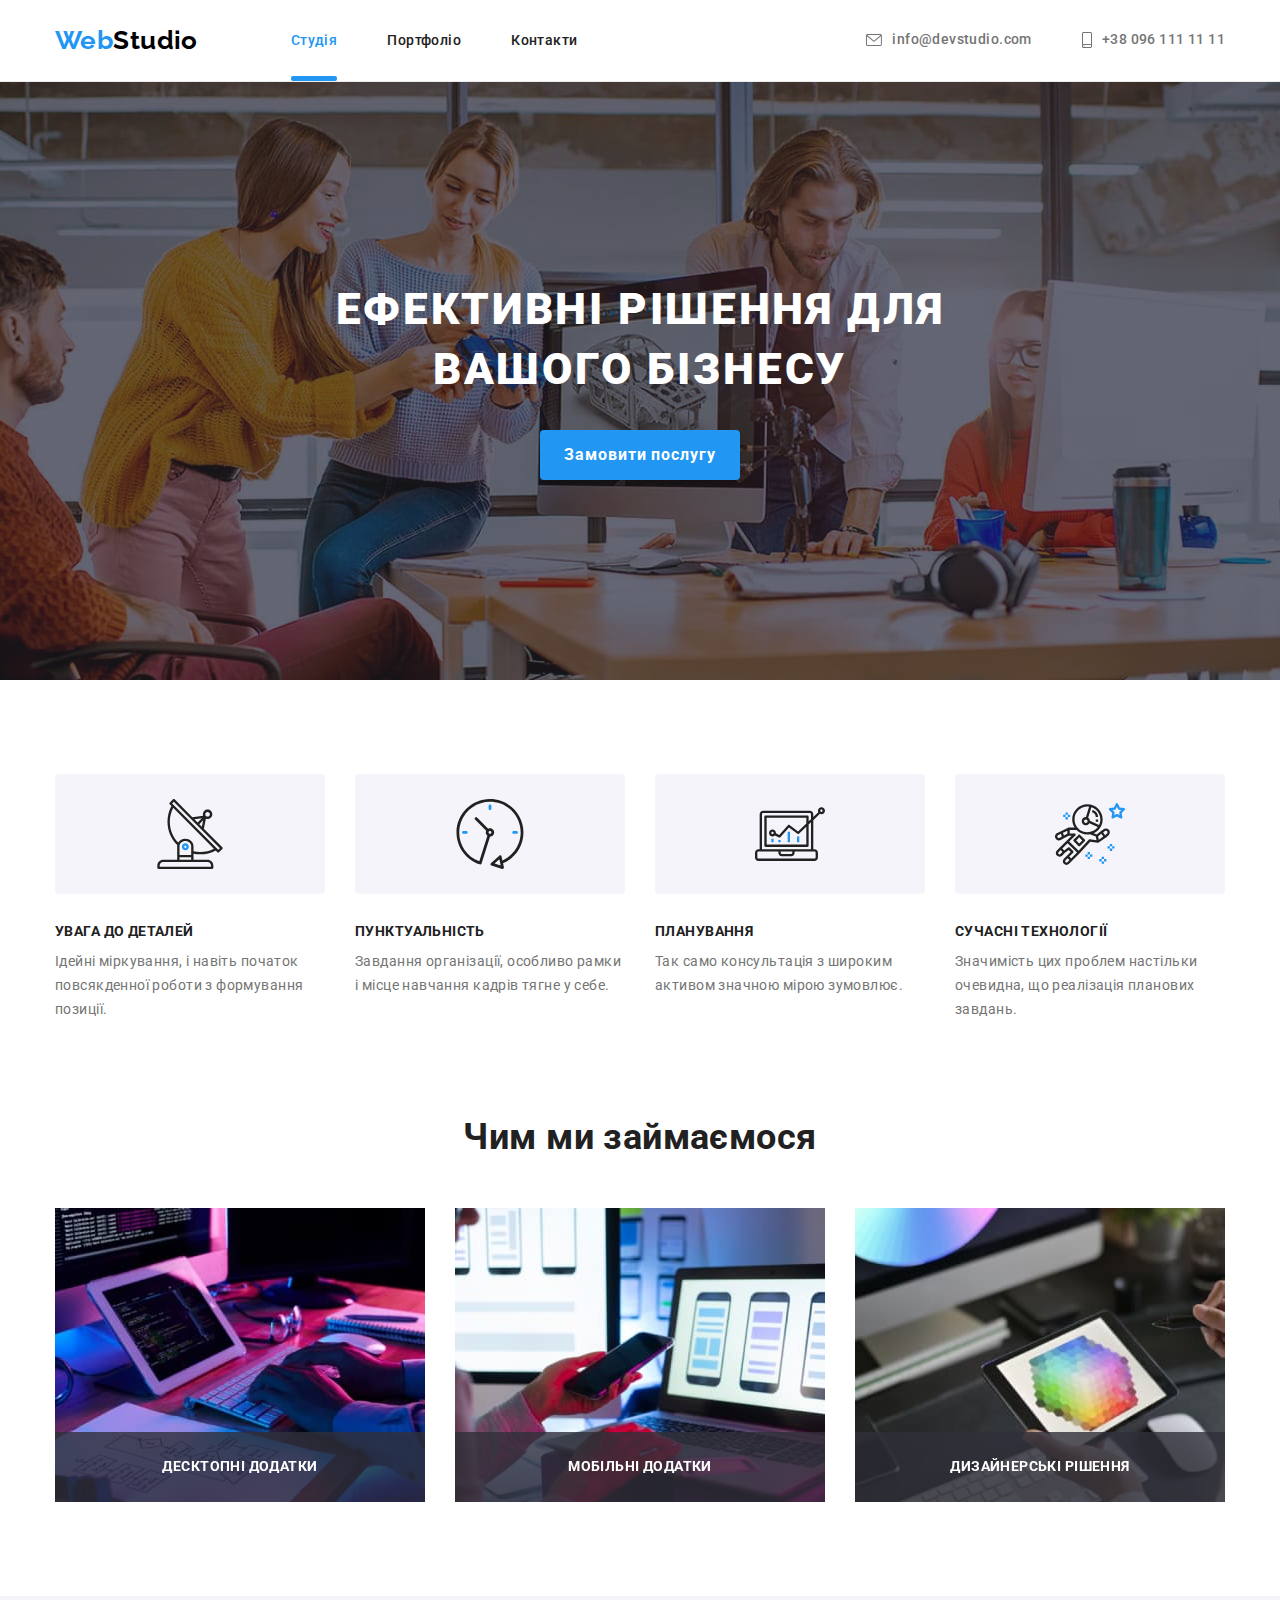
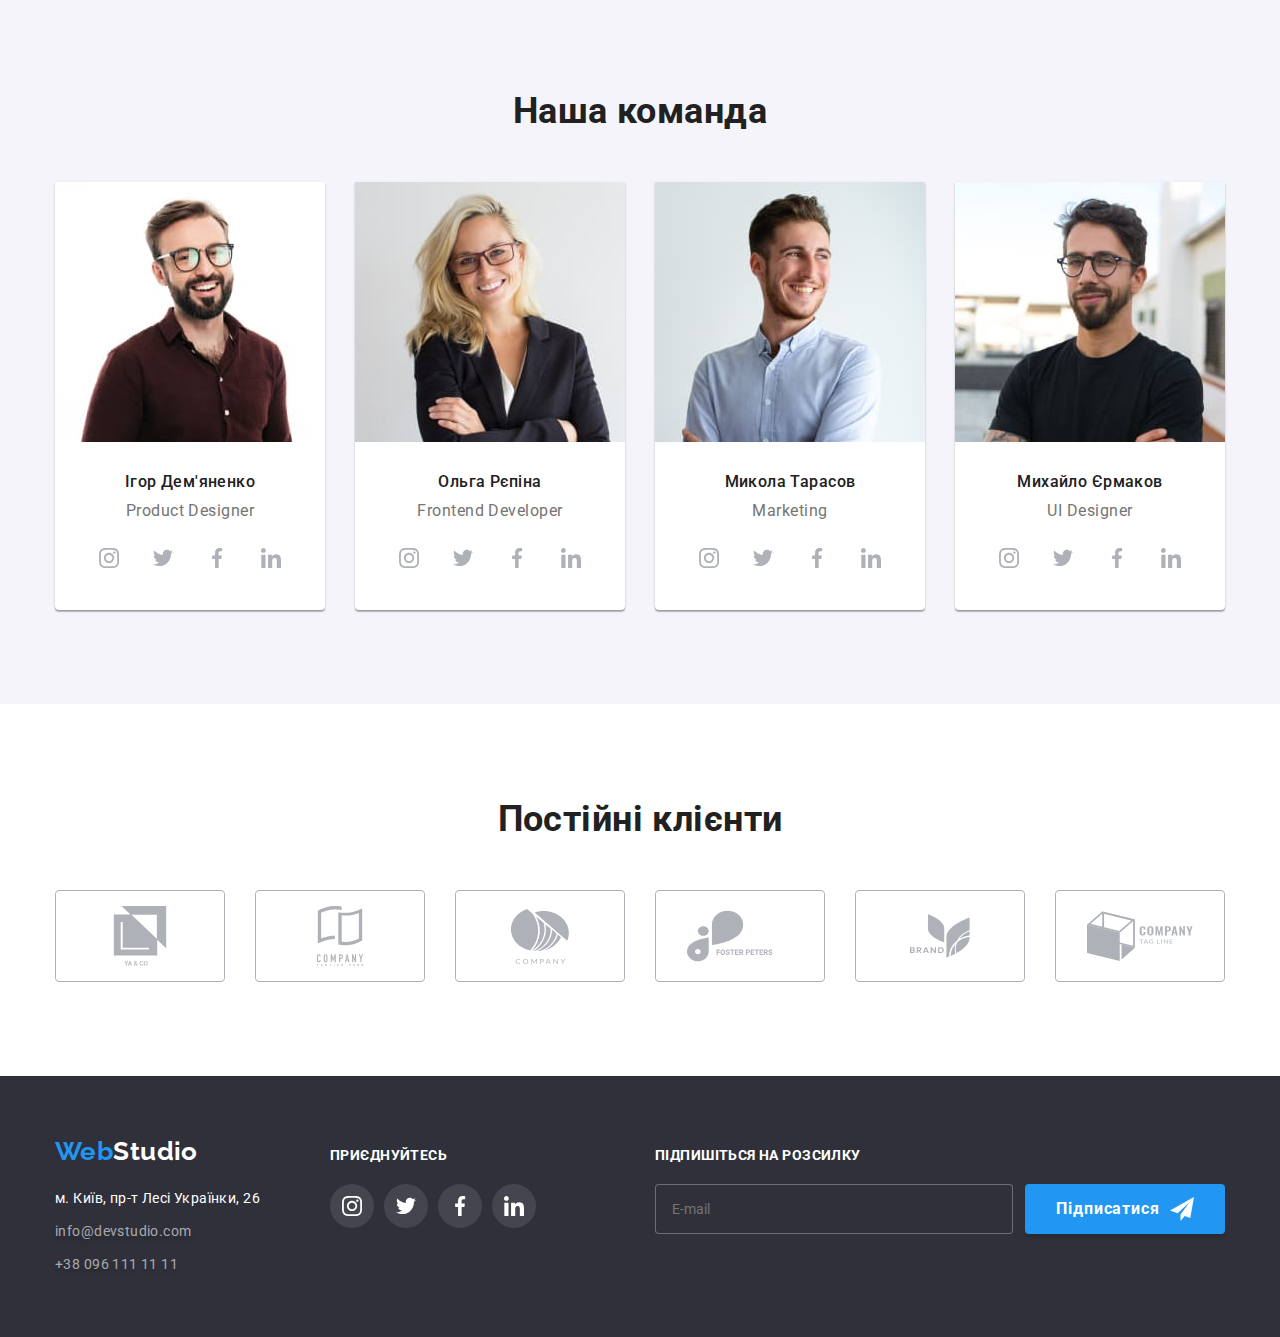
==== commit 91cf29b7: "adds html code fixes acc to the 6th hw" ====
--- a/index.html
+++ b/index.html
@@ -57,47 +57,45 @@
                 </use>
               </svg>
             </button>
-            <div class="form-feedback">
-              <form class="form">
-           <h1 class="modal-title">Залиште свої дані, ми вам передзвонимо</h1>
+            <form class="form">
+              <h1 class="modal-title">Залиште свої дані, ми вам передзвонимо</h1>
+                 <div class="form-field">
+                  <label for="name">Ім'я</label>
+                   <input class="form-input" type="text" name="name" id="name"/ required>
+                <svg class="icon-black" width="18" height="18">
+                   <use href="./images/sprint-icons.svg#icon-person-black-18dp">
+                   </use>
+                 </svg> 
+                 </div>
               <div class="form-field">
-               <label for="name">Ім'я</label>
-                <input class="form-input" type="text" name="name" id="name"/>
-             <svg class="icon-black" width="18" height="18">
-                <use href="./images/sprint-icons.svg#icon-person-black-18dp">
-                </use>
-              </svg> 
+               <label class="form-label"  for="tel">Телефон</label>
+               <input class="form-input" type="tel" name="tel" id="tel"/ required>
+              <svg class="icon-black" width="18" height="18">
+                 <use href="./images/sprint-icons.svg#icon-phone-black-18dp">
+                 </use>
+               </svg>
               </div>
-           <div class="form-field">
-            <label class="form-label"  for="tel">Телефон</label>
-            <input class="form-input" type="tel" name="tel" id="tel"/>
-           <svg class="icon-black" width="18" height="18">
-              <use href="./images/sprint-icons.svg#icon-phone-black-18dp">
-              </use>
-            </svg>
-           </div>
-           <div class="form-field">
-            <label for="mail">Пошта</label>
-            <input class="form-input" type="email" name="mail" id="mail"/>
-           <svg class="icon-black" width="18" height="18">
-              <use href="./images/sprint-icons.svg#icon-email-black-18dp">
-              </use>
-            </svg> 
-           </div>
-           <div class="form-field">
-            <label for="comment">Коментар</label>
-            <textarea class="form-comment" type="comment" name="comment" rows="5" placeholder="Введіть текст" id="comment"/></textarea>
-           </div>
-
-            <label class="form-policy">
-            <input class="check-input visually-hidden" type="checkbox" name="policy"/>
-              <span class="check-box"></span>
-              Погоджуюся з розсилкою та приймаю <a class="policy-link" href="">Умови договору</a>
-          </label>
-         
-           <button class="button primary" type="submit">Відправити</button>
-         </form> 
-            </div>
+              <div class="form-field">
+               <label for="mail">Пошта</label>
+               <input class="form-input" type="email" name="mail" id="mail"/ required>
+              <svg class="icon-black" width="18" height="18">
+                 <use href="./images/sprint-icons.svg#icon-email-black-18dp">
+                 </use>
+               </svg> 
+              </div>
+              <div class="form-field-last">
+               <label for="comment">Коментар</label>
+               <textarea class="form-comment" type="comment" name="comment" rows="5" placeholder="Введіть текст" id="comment"/></textarea>
+              </div>
+   
+               <label class="form-policy">
+               <input class="check-input visually-hidden" type="checkbox" name="policy" required/>
+                 <span class="check-box"></span>
+                 Погоджуюся з розсилкою та приймаю <a class="policy-link" href="">Умови договору</a>
+             </label>
+            
+              <button class="button primary" type="submit">Відправити</button>
+            </form> 
           </div>
         </div>
 
@@ -472,7 +470,7 @@
       <h3 class="subscribe-title">Підпишіться на розсилку</h3>
       <form class="subscribe">
         <lable>
-          <input class="subscribe-email" type="text" name="email" placeholder="E-mail"/>
+          <input class="subscribe-email" type="text" name="email" placeholder="E-mail" required/>
         </lable>
 
           <button class="button primary btn subscribe" type="submit">Підписатися <svg class="icon-send" width="24" height="24">
--- a/css/styles.css
+++ b/css/styles.css
@@ -56,6 +56,7 @@
   font-style: normal;
 }
 button {
+  padding: 0;
   display: block;
   margin: 0 auto;
   cursor: pointer;
@@ -279,11 +280,14 @@
 }
 
 .form-field {
+  position: relative;
   display: flex;
   flex-direction: column;
   text-align: start;
   margin-bottom: 10px;
-  position: relative;
+
+  transition: border-color 250ms cubic-bezier(0.4, 0, 0.2, 1);
+
 }
 
 .icon-black {
@@ -292,9 +296,10 @@
   left: 12px;
 
   transform: translateY( 100%);
-  display: inline-block;
+  /* display: inline-block; */
   fill: currentColor;
 
+  transition: fill 250ms cubic-bezier(0.4, 0, 0.2, 1);
 }
 
 .form-input {
@@ -307,29 +312,25 @@
   border-radius: 4px;
   margin: 0;
   cursor: pointer;
-}
-/* 
-.icon-black:hover,
-.icon-black:focus{
+
+  transition: border-color 250ms cubic-bezier(0.4, 0, 0.2, 1);
+}
+
+.form-input:hover+.icon-black,
+.form-input:focus+.icon-black {
   fill: var(--accent-color);
-} */
-
-.form-input:hover + .icon-black,
-.form-input:focus + .icon-black {
-  fill: var(--accent-color);
-}
-
-.form-input:hover {
+}
+
+.form-comment:hover,
+.form-input:hover,
+.form-comment:focus,
+.form-input:focus {
   border-color: var(--accent-color);
 }
-.form-comment:hover {
-  border-color: var(--accent-color);
-}
-
-/* .form-field:hover > .icon-black,
-.form-field:focus-within>.icon-black {
-  fill: var(--accent-color);
-  border-color: var(--accent-color);
+
+/* .form-field:hover .input,
+.form-field:focus-within .input {
+  border: 1pax solid var(--accent-color);
 } */
 
 .policy-link {
@@ -340,26 +341,11 @@
 }
 
 .form-policy {
-display: flex;
-/* justify-content: center; */
+display: block;
 margin-top: 20px;
 margin-bottom: 30px;
 padding-left: 36px;
 }
-
-/* .form-policy input[type="checkbox"]{
-  margin-right: 9px;
-} */
-/* 
-
-/* .form-policy::after {
-  content: "";
-  display: inline-block;
-  width: 15px;
-  height: 15px;
-  background-color: red;
-
-} */
 
 .check-box{
   position: absolute;
@@ -367,21 +353,36 @@
   height: 15px;
   display: inline-block;
 
-  /* background-image: url("./images/svg/icon-check.svg"); */
-  background-color: red;
   margin-left: -27px;
-
+  overflow: hidden;
+  border-radius: 2px;
   border: 1px solid var(--primary-black-color);
-  border-radius: 2px;
-}
-
-.input-checkbox:checked + .check-box{
-  background-color: green;
-}
-
-/* .checkbox:checked + .form-policy::after {
+  background-color: var(--primary-white-color);
+  background-repeat: no-repeat;
+  background-position: 50% 50%;
+
+  transition: border-color 250ms cubic-bezier(0.4, 0, 0.2, 1),
+      background-color 250ms cubic-bezier(0.4, 0, 0.2, 1),
+      border-image 250ms cubic-bezier(0.4, 0, 0.2, 1),
+      background-size 250ms cubic-bezier(0.4, 0, 0.2, 1),
+      border 250ms cubic-bezier(0.4, 0, 0.2, 1);
+}
+
+/* Checked */
+
+.check-input:checked + .check-box {
   background-color: var(--accent-color);
-} */
+  border-color: var(--accent-color);
+  background-image: url(../images/svg/icon-check.svg);
+  background-size: contain;
+  /* background-origin: border-box; */
+}
+
+/* Focused */
+
+.check-input:focus + .check-box {
+  border: 3px solid var(--accent-color);
+}
 
 .modal {
   position: absolute;
@@ -442,11 +443,17 @@
 /* button */
 
 .button.primary {
+  width: 200px;
+  height: 50px;
   color: var(--primary-white-color);
   background-color: var(--accent-color);
   font-weight: 700;
   line-height: 1.88;
-  padding: 10px 32px;
+  display: flex;
+  justify-content: center;
+  align-items: center;
+  /* padding: 10px 32px; */
+  box-shadow: 0px 4px 4px rgba(0, 0, 0, 0.15);
 
 transition: color 250ms cubic-bezier(0.4, 0, 0.2, 1),
     background-color 250ms cubic-bezier(0.4, 0, 0.2, 1);
